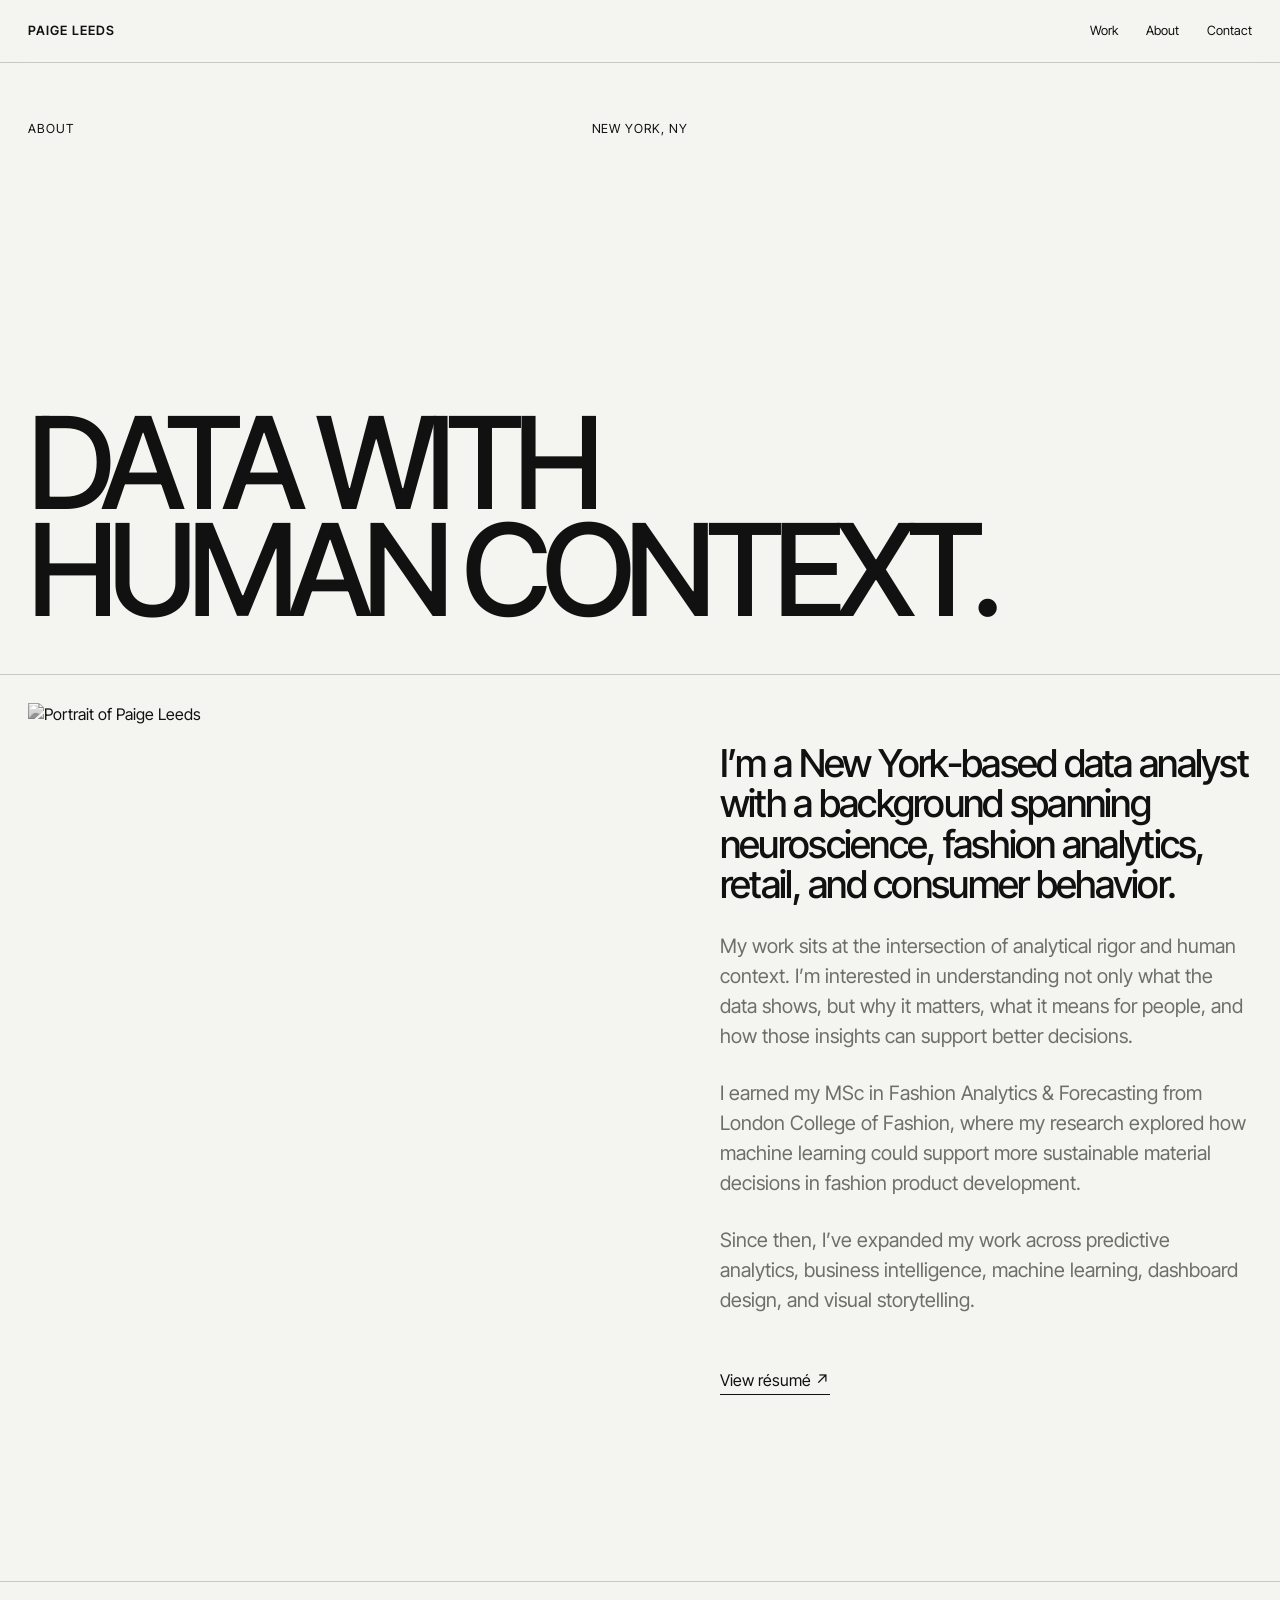
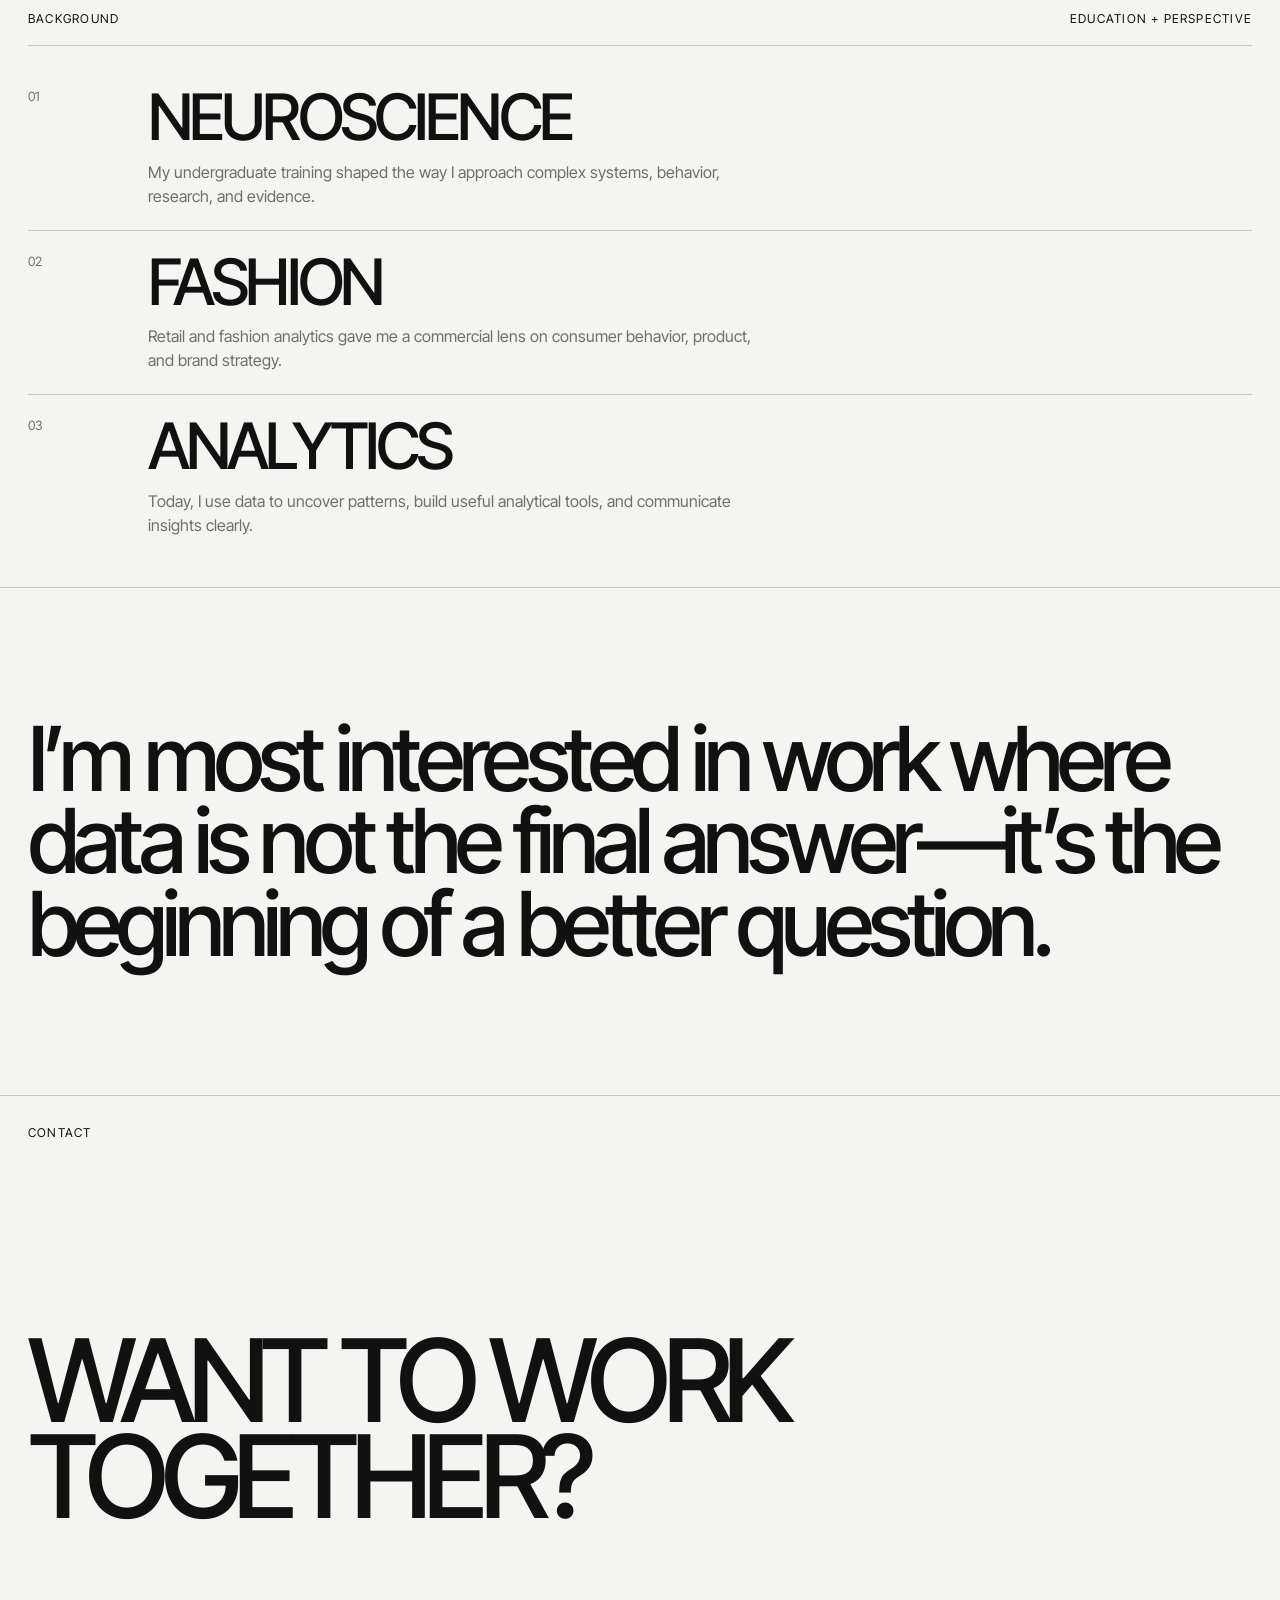
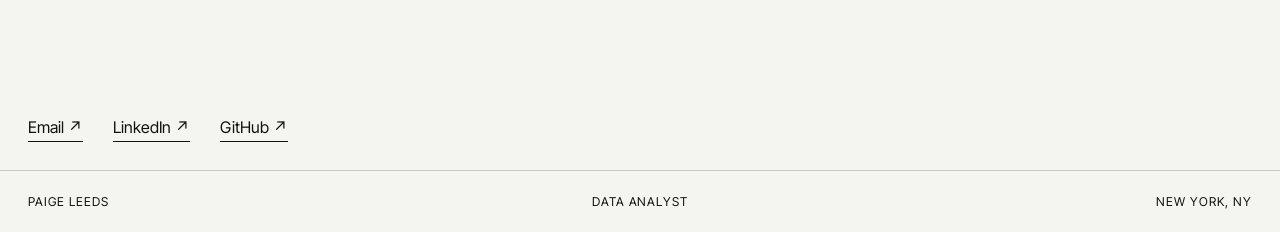
==== about.html @ 9d02db09 "Remove name from about section Removed the name 'Paige Leeds' from the about section." ====
<!DOCTYPE html>
<html lang="en">
<head>
    <meta charset="UTF-8">
    <meta name="viewport" content="width=device-width, initial-scale=1.0">

    <title>About | Paige Leeds</title>

    <meta
        name="description"
        content="About Paige Leeds, a New York-based data analyst working across business intelligence, consumer insights, machine learning, and visual storytelling."
    >

    <link rel="stylesheet" href="style.css">
</head>

<body>

    <nav class="site-nav">
        <a class="wordmark" href="index.html">PAIGE LEEDS</a>

        <div class="nav-links">
            <a href="index.html#work">Work</a>
            <a href="about.html">About</a>
            <a href="index.html#contact">Contact</a>
        </div>
    </nav>

    <main class="about-page">

        <section class="about-hero">

            <div class="about-hero-meta">
                <span>About</span>
                <span>New York, NY</span>
            </div>

            <h1>
                Data with<br>
                human context.
            </h1>

        </section>

        <section class="about-profile">

            <div class="about-image-wrap">
                <img
                    src="assets/paige-about.jpg"
                    alt="Portrait of Paige Leeds"
                    class="about-image"
                >
            </div>

            <div class="about-profile-copy">

                <p class="about-intro">
                    I’m a New York-based data analyst with a background
                    spanning neuroscience, fashion analytics, retail,
                    and consumer behavior.
                </p>

                <p>
                    My work sits at the intersection of analytical rigor
                    and human context. I’m interested in understanding
                    not only what the data shows, but why it matters,
                    what it means for people, and how those insights can
                    support better decisions.
                </p>

                <p>
                    I earned my MSc in Fashion Analytics &amp; Forecasting
                    from London College of Fashion, where my research
                    explored how machine learning could support more
                    sustainable material decisions in fashion product
                    development.
                </p>

                <p>
                    Since then, I’ve expanded my work across predictive
                    analytics, business intelligence, machine learning,
                    dashboard design, and visual storytelling.
                </p>

                <a
                    href="assets/paige-leeds-resume.pdf"
                    target="_blank"
                    rel="noopener noreferrer"
                    class="about-resume-link"
                >
                    View résumé ↗
                </a>

            </div>

        </section>

        <section class="about-details">

            <div class="section-heading">
                <p>Background</p>
                <p>Education + Perspective</p>
            </div>

            <div class="about-detail-grid">

                <article>
                    <p class="about-detail-number">01</p>

                    <div>
                        <h2>Neuroscience</h2>
                        <p>
                            My undergraduate training shaped the way I approach
                            complex systems, behavior, research, and evidence.
                        </p>
                    </div>
                </article>

                <article>
                    <p class="about-detail-number">02</p>

                    <div>
                        <h2>Fashion</h2>
                        <p>
                            Retail and fashion analytics gave me a commercial
                            lens on consumer behavior, product, and brand strategy.
                        </p>
                    </div>
                </article>

                <article>
                    <p class="about-detail-number">03</p>

                    <div>
                        <h2>Analytics</h2>
                        <p>
                            Today, I use data to uncover patterns, build useful
                            analytical tools, and communicate insights clearly.
                        </p>
                    </div>
                </article>

            </div>

        </section>

        <section class="about-statement">
            <p>
                I’m most interested in work where data is not the final
                answer—it’s the beginning of a better question.
            </p>
        </section>

        <section class="contact" id="contact">
            <p class="contact-label">Contact</p>

            <h2>
                Want to work<br>
                together?
            </h2>

            <div class="contact-links">
                <a href="mailto:leedspaige@gmail.com">Email ↗</a>

                <a
                    href="https://www.linkedin.com/in/paigeleeds"
                    target="_blank"
                    rel="noopener noreferrer"
                >
                    LinkedIn ↗
                </a>

                <a
                    href="https://github.com/leedspaige"
                    target="_blank"
                    rel="noopener noreferrer"
                >
                    GitHub ↗
                </a>
            </div>
        </section>

    </main>

    <footer>
        <p>Paige Leeds</p>
        <p>Data Analyst</p>
        <p>New York, NY</p>
    </footer>

</body>
</html>
---- style.css ----
@import url('https://fonts.googleapis.com/css2?family=Inter+Tight:wght@400;500;600&display=swap');

:root {
    --background: #f4f4f0;
    --text: #111111;
    --muted: #6f6f6a;
    --line: #c8c8c1;
}

* {
    margin: 0;
    padding: 0;
    box-sizing: border-box;
}

html {
    scroll-behavior: smooth;
}

body {
    background: var(--background);
    color: var(--text);
    font-family: "Inter Tight", Arial, sans-serif;
    font-size: 16px;
    line-height: 1.4;
}

a {
    color: inherit;
    text-decoration: none;
}

a:hover {
    opacity: 0.5;
}

.site-nav {
    position: fixed;
    top: 0;
    left: 0;
    z-index: 100;

    width: 100%;
    padding: 22px 28px;

    display: flex;
    justify-content: space-between;
    align-items: center;

    background: rgba(244, 244, 240, 0.92);
    border-bottom: 1px solid var(--line);
    backdrop-filter: blur(12px);
    -webkit-backdrop-filter: blur(12px);
}

.wordmark {
    font-size: 0.8rem;
    font-weight: 600;
    letter-spacing: 0.08em;
}

.nav-links {
    display: flex;
    gap: 28px;
}

.nav-links a {
    font-size: 0.8rem;
}

main {
    width: 100%;
}


/* ========================================
   HOMEPAGE HERO
======================================== */

.hero {
    min-height: 100vh;
    padding: 120px 28px 40px;

    display: flex;
    flex-direction: column;
    justify-content: space-between;

    border-bottom: 1px solid var(--line);
}

.hero-meta {
    display: grid;
    grid-template-columns: 1fr 1fr 1fr;

    font-size: 0.78rem;
    text-transform: uppercase;
    letter-spacing: 0.08em;
}

.hero-meta span:nth-child(2) {
    text-align: center;
}

.hero-meta span:nth-child(3) {
    text-align: right;
}

.hero h1 {
    max-width: 1400px;

    font-size: clamp(4.8rem, 10vw, 10rem);
    font-weight: 500;
    line-height: 0.84;
    letter-spacing: -0.075em;
    text-transform: uppercase;
}

.hero-bottom {
    display: grid;
    grid-template-columns: 1fr 1fr;
    gap: 40px;
    align-items: end;
}

.hero-bottom > p {
    max-width: 520px;

    color: var(--muted);
    font-size: clamp(1.1rem, 1.7vw, 1.5rem);
    line-height: 1.35;
}

.hero-links {
    display: flex;
    justify-content: flex-end;
    gap: 28px;
}

.hero-links a {
    border-bottom: 1px solid var(--text);
    padding-bottom: 3px;
}


/* ========================================
   HOMEPAGE SECTIONS
======================================== */

.work,
.about,
.credentials,
.contact {
    padding: 28px;
    border-bottom: 1px solid var(--line);
}

.section-heading {
    padding-bottom: 18px;

    display: flex;
    justify-content: space-between;

    border-bottom: 1px solid var(--line);

    font-size: 0.76rem;
    text-transform: uppercase;
    letter-spacing: 0.1em;
}


/* ========================================
   PROJECTS
======================================== */

.project {
    padding: 34px 0;

    display: grid;
    grid-template-columns: 80px minmax(0, 1fr) 240px;
    gap: 34px;

    border-bottom: 1px solid var(--line);
}

.project:last-child {
    border-bottom: none;
}

.project-number {
    font-size: 0.82rem;
}

.project-type {
    margin-bottom: 10px;

    color: var(--muted);
    font-size: 0.78rem;
    text-transform: uppercase;
    letter-spacing: 0.08em;
}

.project h2 {
    max-width: 900px;

    font-size: clamp(2.5rem, 5vw, 5.8rem);
    font-weight: 500;
    line-height: 0.94;
    letter-spacing: -0.06em;
}

.project-description {
    max-width: 660px;
    margin-top: 28px;

    color: var(--muted);
    font-size: 1rem;
    line-height: 1.5;
}

.project-details {
    display: flex;
    flex-direction: column;
    align-items: flex-start;
    gap: 8px;

    color: var(--muted);
    font-size: 0.86rem;
}

.project-details a {
    margin-top: auto;

    color: var(--text);
    border-bottom: 1px solid var(--text);
    padding-bottom: 3px;
}


/* ========================================
   ABOUT
======================================== */

.about-grid {
    padding: 70px 0 110px;

    display: grid;
    grid-template-columns: 1fr 1fr;
    gap: 60px;
}

.about-grid h2 {
    font-size: clamp(3.5rem, 7vw, 8rem);
    font-weight: 500;
    line-height: 0.88;
    letter-spacing: -0.07em;
    text-transform: uppercase;
}

.about-copy {
    max-width: 620px;

    display: flex;
    flex-direction: column;
    gap: 28px;

    color: var(--muted);
    font-size: clamp(1.2rem, 2vw, 1.8rem);
    line-height: 1.35;
}


/* ========================================
   CREDENTIALS
======================================== */

.credential-row {
    min-height: 90px;
    padding: 20px 0;

    display: grid;
    grid-template-columns: 1fr 1fr;
    align-items: center;

    border-bottom: 1px solid var(--line);
}

.credential-row:last-child {
    border-bottom: none;
}

.credential-row p:first-child {
    font-size: clamp(1.25rem, 2vw, 2rem);
}

.credential-row p:last-child {
    color: var(--muted);
    text-align: right;
}


/* ========================================
   CONTACT
======================================== */

.contact {
    min-height: 75vh;

    display: flex;
    flex-direction: column;
    justify-content: space-between;
}

.contact-label {
    font-size: 0.76rem;
    text-transform: uppercase;
    letter-spacing: 0.1em;
}

.contact h2 {
    margin: 100px 0;

    font-size: clamp(4rem, 9vw, 10rem);
    font-weight: 500;
    line-height: 0.84;
    letter-spacing: -0.075em;
    text-transform: uppercase;
}

.contact-links {
    display: flex;
    gap: 30px;
}

.contact-links a {
    border-bottom: 1px solid var(--text);
    padding-bottom: 3px;
}


/* ========================================
   FOOTER
======================================== */

footer {
    padding: 22px 28px;

    display: grid;
    grid-template-columns: 1fr 1fr 1fr;

    font-size: 0.76rem;
    text-transform: uppercase;
    letter-spacing: 0.08em;
}

footer p:nth-child(2) {
    text-align: center;
}

footer p:nth-child(3) {
    text-align: right;
}


/* ========================================
   THESIS CASE STUDY
======================================== */

.case-study-page {
    background: var(--background);
    color: var(--text);
}


/* ========================================
   CASE STUDY HERO
======================================== */

.case-hero {
    min-height: 100vh;
    padding: 120px 28px 50px;

    display: flex;
    flex-direction: column;

    border-bottom: 1px solid var(--line);
}

.case-kicker {
    display: grid;
    grid-template-columns: 1fr 1fr 1fr;

    margin-bottom: 90px;

    font-size: 0.78rem;
    text-transform: uppercase;
    letter-spacing: 0.08em;
}

.case-kicker span:nth-child(2) {
    text-align: center;
}

.case-kicker span:nth-child(3) {
    text-align: right;
}

.case-hero h1 {
    max-width: 1500px;

    font-size: clamp(4.2rem, 9vw, 9.5rem);
    font-weight: 500;
    line-height: 0.84;
    letter-spacing: -0.075em;
    text-transform: uppercase;
}

.case-intro {
    display: grid;
    grid-template-columns: 1.35fr 1fr;
    gap: 80px;
    align-items: start;

    margin-top: 100px;
}

.case-intro-large {
    max-width: 760px;

    font-size: clamp(1.8rem, 3.2vw, 3.8rem);
    font-weight: 500;
    line-height: 1;
    letter-spacing: -0.045em;
}

.case-summary {
    max-width: 600px;
}

.case-summary p,
.case-body-copy p,
.result-explanation p {
    color: var(--muted);
    font-size: clamp(1rem, 1.35vw, 1.3rem);
    line-height: 1.5;
}

.case-summary p + p,
.case-body-copy p + p,
.result-explanation p + p {
    margin-top: 24px;
}

.case-meta-grid {
    display: grid;
    grid-template-columns: repeat(4, 1fr);
    gap: 30px;

    margin-top: 90px;
    padding-top: 18px;

    border-top: 1px solid var(--line);
}

.case-meta-grid p {
    margin: 0;
}

.case-meta-label {
    margin-bottom: 9px !important;

    color: var(--muted);
    font-size: 0.7rem;
    text-transform: uppercase;
    letter-spacing: 0.08em;
}


/* ========================================
   CASE STUDY STANDARD SECTIONS
======================================== */

.case-section {
    padding: 100px 28px;
    border-bottom: 1px solid var(--line);
}

.case-section-label {
    display: grid;
    grid-template-columns: 80px 1fr;

    margin-bottom: 90px;

    font-size: 0.76rem;
    text-transform: uppercase;
    letter-spacing: 0.1em;
}

.case-two-column {
    display: grid;
    grid-template-columns: 1fr 1fr;
    gap: 80px;
    align-items: start;
}

.case-two-column h2 {
    max-width: 800px;

    font-size: clamp(3.3rem, 6.2vw, 7.5rem);
    font-weight: 500;
    line-height: 0.87;
    letter-spacing: -0.067em;
    text-transform: uppercase;
}

.case-body-copy {
    max-width: 680px;
}


/* ========================================
   LARGE STATEMENT SECTIONS
======================================== */

.case-statement {
    padding: 120px 28px;
    border-bottom: 1px solid var(--line);
}

.statement-label {
    margin-bottom: 75px;

    font-size: 0.76rem;
    text-transform: uppercase;
    letter-spacing: 0.1em;
}

.case-statement blockquote {
    max-width: 1450px;

    font-size: clamp(3rem, 6.6vw, 8rem);
    font-weight: 500;
    line-height: 0.93;
    letter-spacing: -0.065em;
}

.reflection-section blockquote {
    max-width: 1500px;
    font-size: clamp(2.6rem, 5.2vw, 6.5rem);
}


/* ========================================
   PROCESS GRID
======================================== */

.process-grid {
    display: grid;
    grid-template-columns: repeat(5, 1fr);

    margin-top: 100px;

    border-top: 1px solid var(--line);
    border-bottom: 1px solid var(--line);
}

.process-step {
    min-height: 340px;
    padding: 20px;

    display: flex;
    flex-direction: column;

    border-right: 1px solid var(--line);
}

.process-step:last-child {
    border-right: none;
}

.process-number {
    margin-bottom: auto;

    color: var(--muted);
    font-size: 0.76rem;
}

.process-step h3 {
    margin-bottom: 14px;

    font-size: clamp(1.35rem, 2vw, 2rem);
    font-weight: 500;
    letter-spacing: -0.025em;
}

.process-step p:last-child {
    color: var(--muted);
    line-height: 1.5;
}


/* ========================================
   DARK ENVIRONMENTAL DATA SECTION
======================================== */

.case-section-dark {
    background: #111111;
    color: #f4f4f0;
    border-bottom-color: #494944;
}

.case-section-dark .case-section-label,
.case-section-dark .case-body-copy p {
    color: #b7b7b0;
}

.metric-list {
    margin-top: 100px;
    border-top: 1px solid #494944;
}

.metric-row {
    display: grid;
    grid-template-columns: 80px 1.5fr 1fr;
    gap: 30px;
    align-items: center;

    padding: 24px 0;

    border-bottom: 1px solid #494944;
}

.metric-row h3 {
    font-size: clamp(1.5rem, 2.6vw, 3.2rem);
    font-weight: 500;
    letter-spacing: -0.04em;
}

.metric-row p:first-child,
.metric-row p:last-child {
    color: #b7b7b0;
}

.metric-row p:last-child {
    text-align: right;
}


/* ========================================
   MODEL FLOW
======================================== */

.model-flow {
    display: grid;
    grid-template-columns: 1fr auto 1fr auto 1fr auto 1fr;
    gap: 16px;
    align-items: center;

    margin-top: 100px;
}

.model-flow div {
    min-height: 180px;
    padding: 20px;

    display: flex;
    flex-direction: column;
    justify-content: space-between;

    border: 1px solid var(--line);
}

.model-flow div span {
    color: var(--muted);
    font-size: 0.76rem;
}

.model-flow div p {
    font-size: clamp(1.1rem, 1.6vw, 1.5rem);
    font-weight: 500;
    line-height: 1.1;
}

.flow-arrow {
    color: var(--muted);
    font-size: 1.5rem;
}


/* ========================================
   RESULTS
======================================== */

.results-section {
    background: #e6e6df;
}

.results-hero {
    display: grid;
    grid-template-columns: 1.4fr 1fr;
    gap: 24px;
}

.result-primary,
.result-card {
    border: 1px solid var(--text);
}

.result-primary {
    min-height: 520px;
    padding: 28px;

    display: flex;
    flex-direction: column;
    justify-content: space-between;
}

.result-value {
    font-size: clamp(6rem, 14vw, 15rem);
    font-weight: 500;
    line-height: 0.76;
    letter-spacing: -0.09em;
}

.result-value {
    display: flex;
    align-items: flex-start;
    white-space: nowrap;
}

.stat-base {
    display: inline-block;
}

.stat-exponent {
    display: inline-block;
    margin-top: -0.05em;
    margin-left: 0.08em;
    font-size: 0.22em;
    line-height: 1;
    letter-spacing: -0.01em;
}

.result-caption {
    max-width: 500px;

    font-size: clamp(1.4rem, 2.3vw, 2.5rem);
    font-weight: 500;
    line-height: 1.05;
    letter-spacing: -0.035em;
}

.result-secondary {
    display: grid;
    grid-template-rows: 1fr 1fr;
    gap: 24px;
}

.result-card {
    min-height: 248px;
    padding: 28px;

    display: flex;
    flex-direction: column;
    justify-content: space-between;
}

.result-card p:last-child {
    max-width: 380px;

    color: var(--muted);
    font-size: 1rem;
    line-height: 1.45;
}

.result-value-small {
    font-size: clamp(4rem, 7vw, 8rem);
    font-weight: 500;
    line-height: 0.8;
    letter-spacing: -0.075em;
}

.result-explanation {
    display: grid;
    grid-template-columns: 1fr 1fr;
    gap: 80px;

    margin-top: 70px;
}


/* ========================================
   BUSINESS IMPACT
======================================== */

.impact-grid {
    display: grid;
    grid-template-columns: repeat(3, 1fr);

    margin-top: 100px;

    border-top: 1px solid var(--line);
    border-bottom: 1px solid var(--line);
}

.impact-grid article {
    min-height: 350px;
    padding: 22px;

    display: flex;
    flex-direction: column;

    border-right: 1px solid var(--line);
}

.impact-grid article:last-child {
    border-right: none;
}

.impact-grid article > p:first-child {
    margin-bottom: auto;

    color: var(--muted);
    font-size: 0.76rem;
}

.impact-grid h3 {
    margin-bottom: 14px;

    font-size: clamp(1.6rem, 2.6vw, 3rem);
    font-weight: 500;
    line-height: 1;
    letter-spacing: -0.045em;
}

.impact-grid article > p:last-child {
    max-width: 380px;

    color: var(--muted);
    line-height: 1.5;
}


/* ========================================
   FINAL CASE STUDY LINKS
======================================== */

.case-links-section {
    padding: 100px 28px;

    background: #111111;
    color: #f4f4f0;
}

.case-links-section > p {
    margin-bottom: 70px;

    color: #b7b7b0;
    font-size: 0.76rem;
    text-transform: uppercase;
    letter-spacing: 0.1em;
}

.case-links {
    display: flex;
    flex-direction: column;
}

.case-links a {
    padding: 24px 0;

    border-top: 1px solid #494944;

    font-size: clamp(2rem, 4.3vw, 5.2rem);
    font-weight: 500;
    line-height: 1;
    letter-spacing: -0.055em;
}

.case-links a:last-child {
    border-bottom: 1px solid #494944;
}


/* ========================================
   TABLET + MOBILE
======================================== */

@media (max-width: 900px) {

    .site-nav {
        padding: 18px;
    }

    .nav-links {
        gap: 14px;
    }

    .hero {
        min-height: 90vh;
        padding: 100px 18px 28px;
    }

    .hero-meta {
        grid-template-columns: 1fr 1fr;
    }

    .hero-meta span:nth-child(2) {
        text-align: right;
    }

    .hero-meta span:nth-child(3) {
        display: none;
    }

    .hero h1 {
        font-size: clamp(4rem, 19vw, 7rem);
    }

    .hero-bottom {
        grid-template-columns: 1fr;
    }

    .hero-links {
        justify-content: flex-start;
        flex-wrap: wrap;
        gap: 18px;
    }

    .work,
    .about,
    .credentials,
    .contact {
        padding: 18px;
    }

    .project {
        grid-template-columns: 40px 1fr;
        gap: 18px;
    }

    .project-details {
        grid-column: 2;
        margin-top: 12px;
    }

    .project-details a {
        margin-top: 20px;
    }

    .about-grid {
        grid-template-columns: 1fr;
        padding: 55px 0 80px;
    }

    .credential-row {
        grid-template-columns: 1fr;
        gap: 10px;
    }

    .credential-row p:last-child {
        text-align: left;
    }

    .contact {
        min-height: 65vh;
    }

    .contact h2 {
        margin: 80px 0;
        font-size: clamp(3.5rem, 16vw, 7rem);
    }

    footer {
        padding: 18px;
        grid-template-columns: 1fr;
        gap: 5px;
    }

    footer p:nth-child(2),
    footer p:nth-child(3) {
        text-align: left;
    }

    .case-hero {
        padding: 100px 18px 40px;
    }

    .case-kicker {
        grid-template-columns: 1fr 1fr;
        row-gap: 8px;

        margin-bottom: 65px;
    }

    .case-kicker span:nth-child(2) {
        text-align: right;
    }

    .case-kicker span:nth-child(3) {
        display: none;
    }

    .case-hero h1 {
        font-size: clamp(3.7rem, 14vw, 7rem);
    }

    .case-intro {
        grid-template-columns: 1fr;
        gap: 40px;

        margin-top: 65px;
    }

    .case-meta-grid {
        grid-template-columns: 1fr 1fr;
        gap: 35px 20px;

        margin-top: 65px;
    }

    .case-section {
        padding: 75px 18px;
    }

    .case-section-label {
        grid-template-columns: 50px 1fr;
        margin-bottom: 65px;
    }

    .case-two-column {
        grid-template-columns: 1fr;
        gap: 45px;
    }

    .case-statement {
        padding: 85px 18px;
    }

    .statement-label {
        margin-bottom: 55px;
    }

    .process-grid {
        grid-template-columns: 1fr;
        margin-top: 70px;
        border-bottom: none;
    }

    .process-step {
        min-height: 230px;
        border-right: none;
        border-bottom: 1px solid var(--line);
    }

    .case-section-dark .process-step {
        border-bottom-color: #494944;
    }

    .metric-list {
        margin-top: 70px;
    }

    .metric-row {
        grid-template-columns: 50px 1fr;
        gap: 16px;
    }

    .metric-row p:last-child {
        grid-column: 2;
        text-align: left;
    }

    .model-flow {
        grid-template-columns: 1fr;
        margin-top: 70px;
    }

    .flow-arrow {
        justify-self: center;
        transform: rotate(90deg);
    }

    .results-hero,
    .result-explanation {
        grid-template-columns: 1fr;
    }

    .result-primary {
        min-height: 420px;
    }

    .impact-grid {
        grid-template-columns: 1fr;
        margin-top: 70px;
        border-bottom: none;
    }

    .impact-grid article {
        min-height: 280px;
        border-right: none;
        border-bottom: 1px solid var(--line);
    }

    .case-links-section {
        padding: 75px 18px;
    }
}


/* ========================================
   SMALL MOBILE
======================================== */

@media (max-width: 600px) {

    .hero h1 {
        font-size: clamp(3.5rem, 18vw, 5.5rem);
    }

    .hero-bottom > p {
        font-size: 1.05rem;
    }

    .project {
        grid-template-columns: 28px 1fr;
    }

    .project h2 {
        font-size: clamp(2.4rem, 11vw, 4rem);
    }

    .about-grid h2 {
        font-size: clamp(3.2rem, 15vw, 5rem);
    }

    .contact h2 {
        font-size: clamp(3.3rem, 15vw, 5.5rem);
    }

    .case-hero h1 {
        font-size: clamp(3.4rem, 15vw, 5.3rem);
    }

    .case-intro-large {
        font-size: clamp(1.8rem, 9vw, 3rem);
    }

    .case-meta-grid {
        grid-template-columns: 1fr;
    }

    .case-two-column h2 {
        font-size: clamp(3rem, 14vw, 5rem);
    }

    .case-statement blockquote {
        font-size: clamp(2.7rem, 12vw, 4.8rem);
    }

    .reflection-section blockquote {
        font-size: clamp(2.5rem, 11vw, 4.3rem);
    }

    .result-primary,
    .result-card {
        padding: 18px;
    }

    .result-value {
        font-size: clamp(5rem, 25vw, 8rem);
    }

    .result-value-small {
        font-size: clamp(4rem, 20vw, 6.5rem);
    }

    .case-links a {
        font-size: clamp(2rem, 10vw, 3.5rem);
    }
}

small{
    display:block;
    margin-top:8px;
    color:var(--muted);
    font-size:0.9rem;
    line-height:1.5;
}

.credential-row a{
    border-bottom:1px solid var(--text);
    padding-bottom:3px;
}

/* ========================================
   ABOUT PAGE
======================================== */

.about-page {
    width: 100%;
}

.about-hero {
    min-height: 75vh;
    padding: 120px 28px 50px;

    display: flex;
    flex-direction: column;
    justify-content: space-between;

    border-bottom: 1px solid var(--line);
}

.about-hero-meta {
    display: grid;
    grid-template-columns: 1fr 1fr 1fr;

    font-size: 0.78rem;
    text-transform: uppercase;
    letter-spacing: 0.08em;
}

.about-hero-meta span:nth-child(2) {
    text-align: center;
}

.about-hero-meta span:nth-child(3) {
    text-align: right;
}

.about-hero h1 {
    max-width: 1450px;

    font-size: clamp(4.8rem, 10vw, 10rem);
    font-weight: 500;
    line-height: 0.84;
    letter-spacing: -0.075em;
    text-transform: uppercase;
}


/* ========================================
   ABOUT PROFILE
======================================== */

.about-profile {
    padding: 28px;

    display: grid;
    grid-template-columns: 1.15fr 1fr;
    gap: 80px;
    align-items: start;

    border-bottom: 1px solid var(--line);
}

.about-image-wrap {
    width: 100%;
    height: min(850px, 72vw);
    overflow: hidden;
}

.about-image {
    width: 100%;
    height: 100%;
    display: block;

    object-fit: cover;
    object-position: center 42%;

    filter: grayscale(100%);
}

.about-profile-copy {
    max-width: 650px;
    padding: 40px 0 80px;

    display: flex;
    flex-direction: column;
    gap: 28px;
}

.about-profile-copy p {
    color: var(--muted);
    font-size: clamp(1.1rem, 1.55vw, 1.45rem);
    line-height: 1.5;
}

.about-profile-copy .about-intro {
    color: var(--text);

    font-size: clamp(1.8rem, 3vw, 3.2rem);
    font-weight: 500;
    line-height: 1.05;
    letter-spacing: -0.045em;
}

.about-resume-link {
    width: fit-content;
    margin-top: 25px;

    border-bottom: 1px solid var(--text);
    padding-bottom: 3px;
}


/* ========================================
   ABOUT DETAILS
======================================== */

.about-details {
    padding: 28px;
    border-bottom: 1px solid var(--line);
}

.about-detail-grid {
    margin-top: 20px;
}

.about-detail-grid article {
    min-height: 160px;
    padding: 22px 0;

    display: grid;
    grid-template-columns: 80px 1fr;
    gap: 40px;
    align-items: start;

    border-bottom: 1px solid var(--line);
}

.about-detail-grid article:last-child {
    border-bottom: none;
}

.about-detail-number {
    color: var(--muted);
    font-size: 0.8rem;
}

.about-detail-grid h2 {
    margin-bottom: 14px;

    font-size: clamp(2.5rem, 5vw, 5.5rem);
    font-weight: 500;
    line-height: 0.9;
    letter-spacing: -0.06em;
    text-transform: uppercase;
}

.about-detail-grid article div p {
    max-width: 620px;

    color: var(--muted);
    font-size: 1rem;
    line-height: 1.5;
}


/* ========================================
   ABOUT STATEMENT
======================================== */

.about-statement {
    padding: 130px 28px;

    border-bottom: 1px solid var(--line);
}

.about-statement p {
    max-width: 1450px;

    font-size: clamp(3.2rem, 7vw, 8rem);
    font-weight: 500;
    line-height: 0.92;
    letter-spacing: -0.065em;
}


/* ========================================
   ABOUT PAGE MOBILE
======================================== */

@media (max-width: 900px) {

    .about-hero {
        min-height: 75vh;
        padding: 100px 18px 35px;
    }

    .about-hero-meta {
        grid-template-columns: 1fr 1fr;
    }

    .about-hero-meta span:nth-child(2) {
        text-align: right;
    }

    .about-hero-meta span:nth-child(3) {
        display: none;
    }

    .about-hero h1 {
        font-size: clamp(4rem, 18vw, 7rem);
    }

    .about-profile {
        padding: 18px;

        grid-template-columns: 1fr;
        gap: 30px;
    }

    .about-profile-copy {
        padding: 20px 0 55px;
    }

    .about-details {
        padding: 18px;
    }

    .about-detail-grid article {
        grid-template-columns: 40px 1fr;
        gap: 18px;
    }

    .about-statement {
        padding: 90px 18px;
    }
}


@media (max-width: 600px) {

    .about-hero h1 {
        font-size: clamp(3.5rem, 17vw, 5.5rem);
    }

    .about-profile-copy .about-intro {
        font-size: clamp(1.8rem, 9vw, 2.8rem);
    }

    .about-detail-grid h2 {
        font-size: clamp(2.7rem, 13vw, 4.5rem);
    }

    .about-statement p {
        font-size: clamp(2.8rem, 13vw, 4.5rem);
    }
}
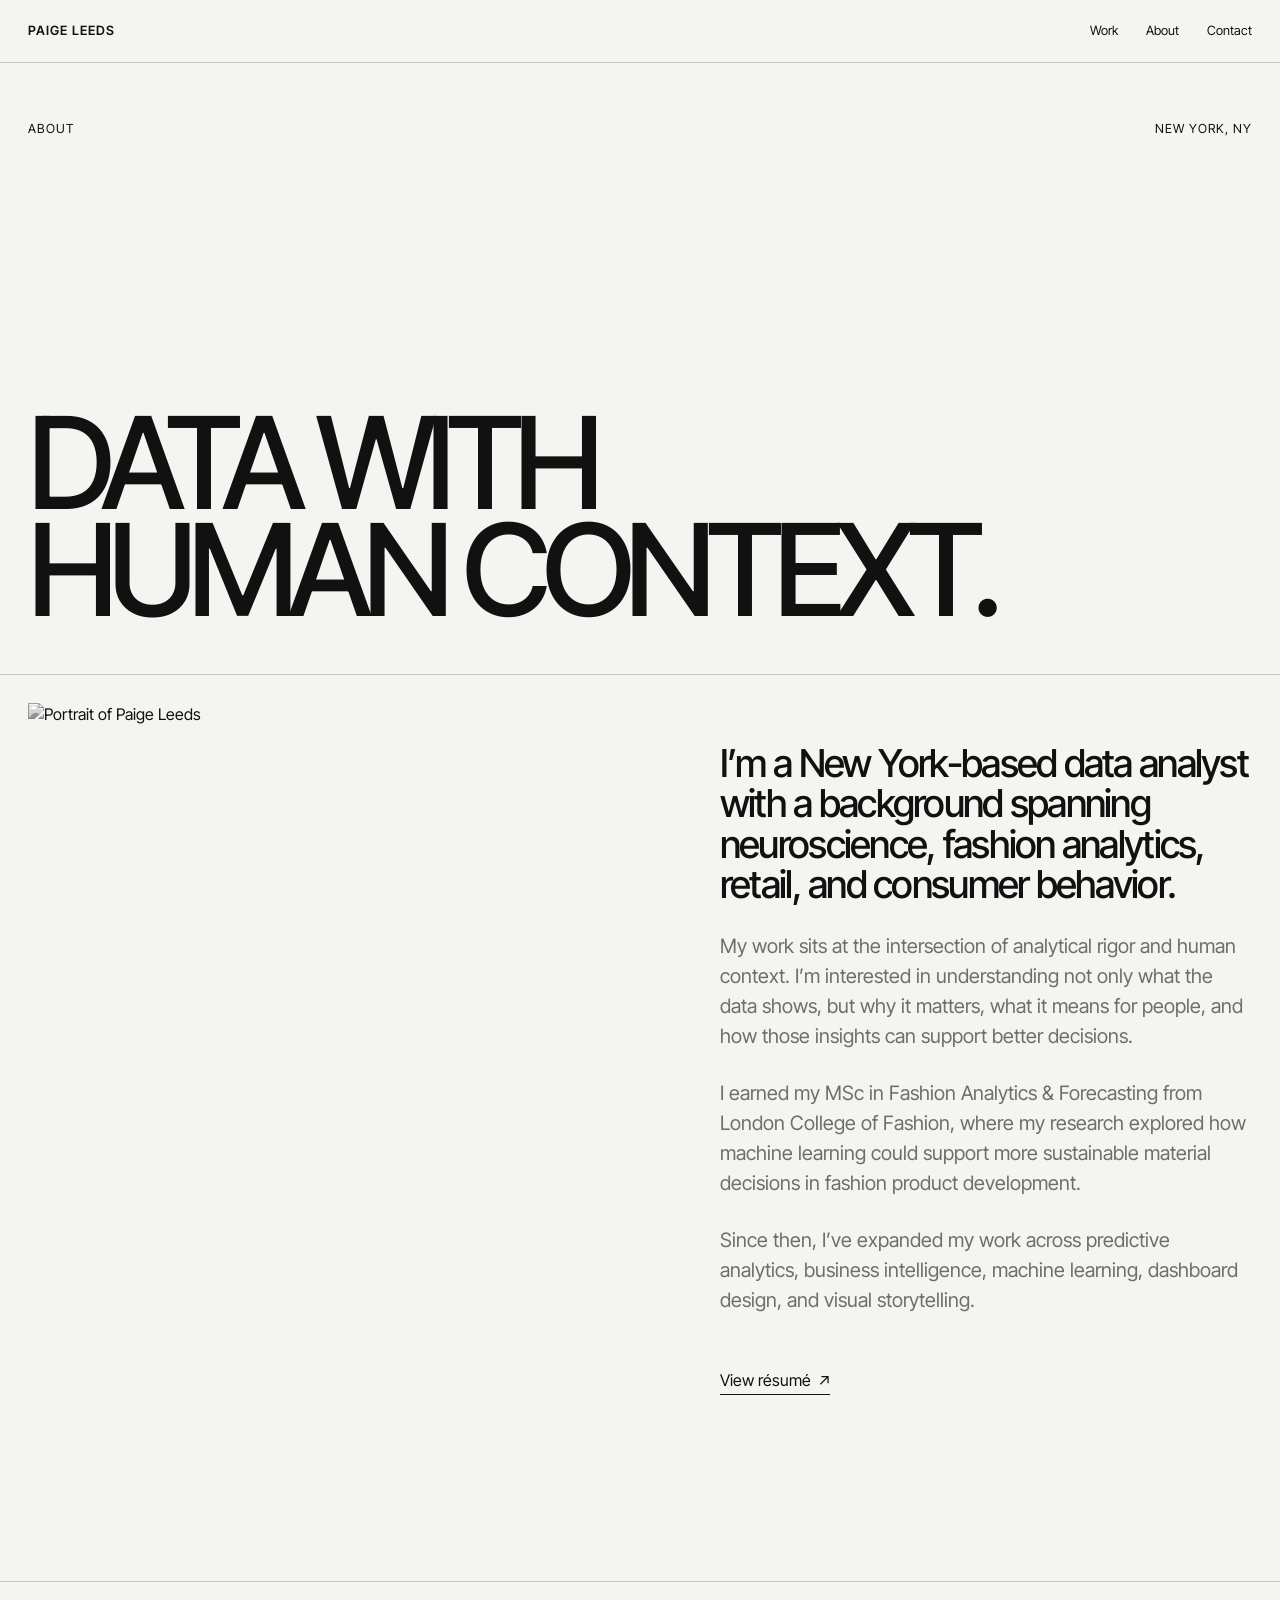
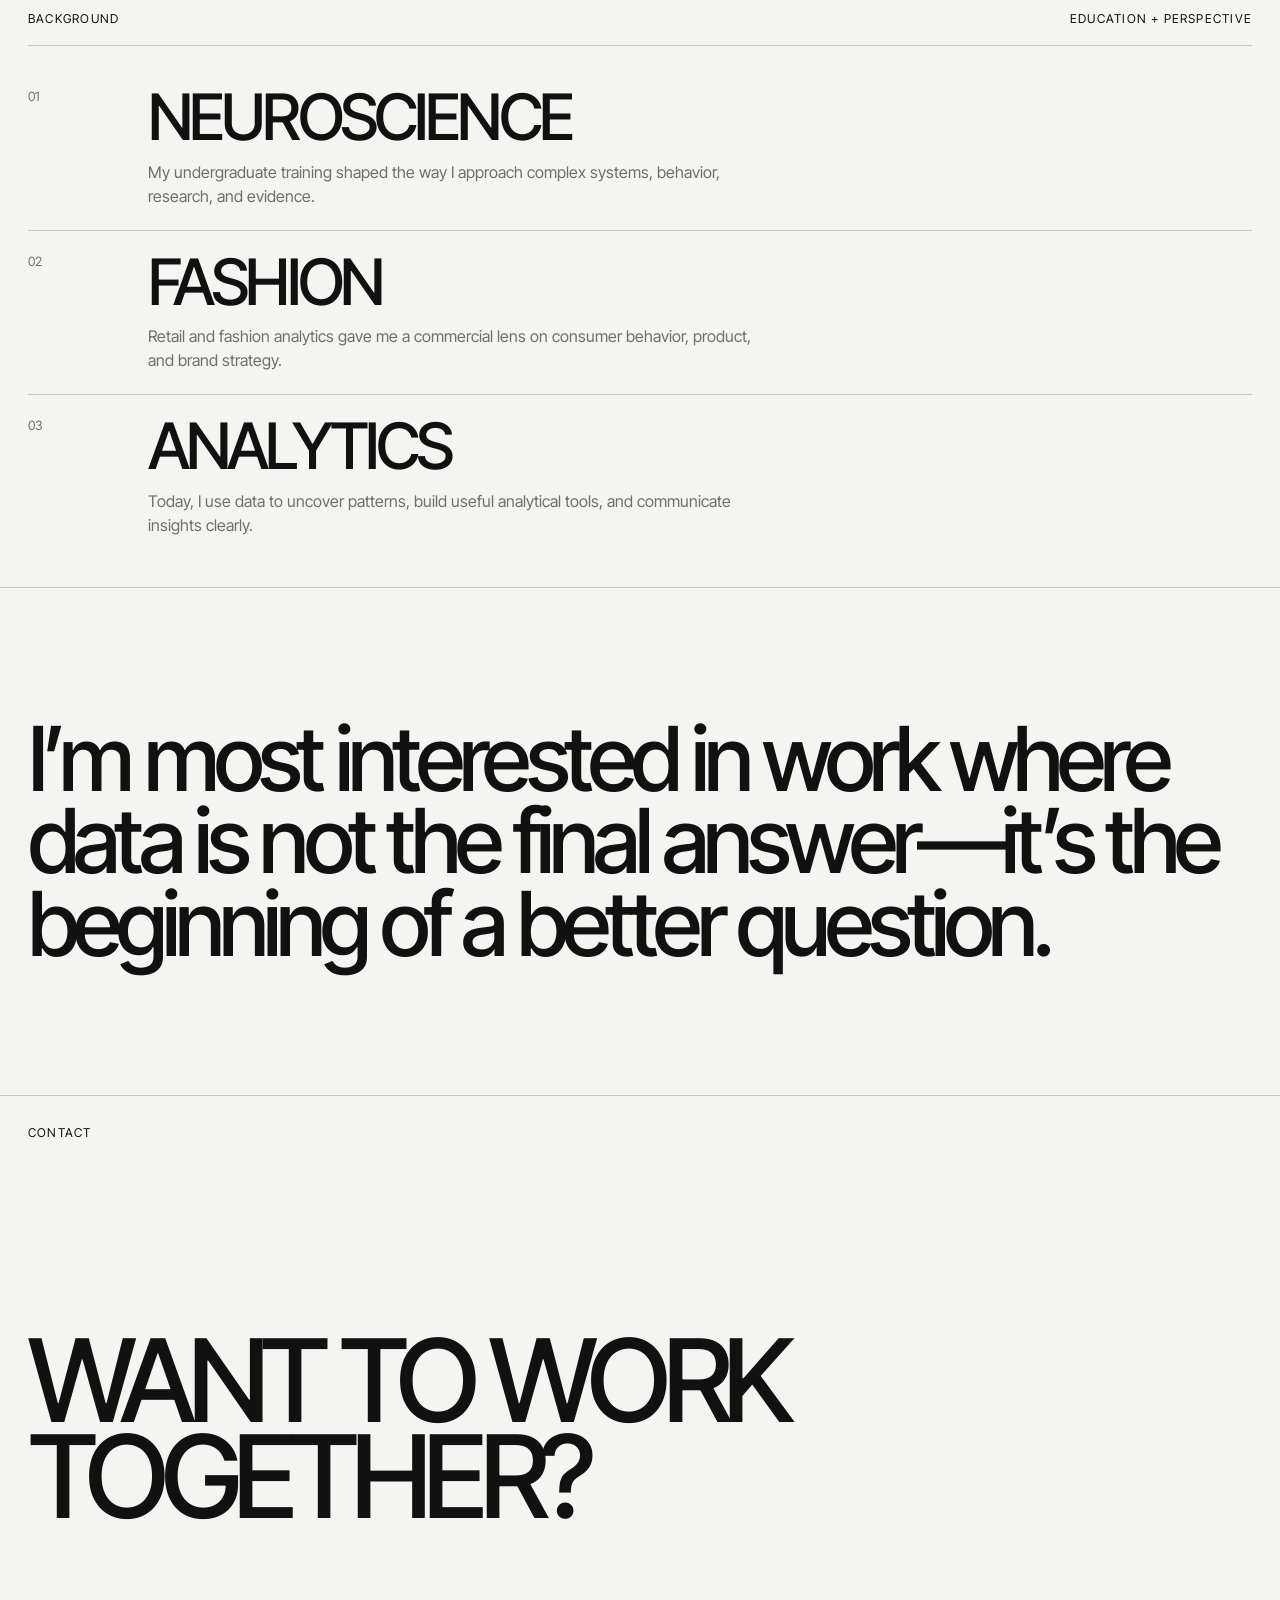
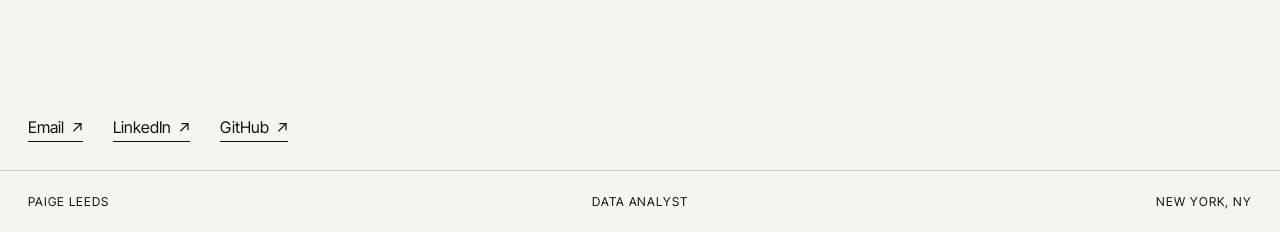
==== commit b6746e33: "Update links to include arrow icons" ====
--- a/about.html
+++ b/about.html
@@ -88,7 +88,7 @@
                     rel="noopener noreferrer"
                     class="about-resume-link"
                 >
-                    View résumé ↗
+                    View résumé <span class="chunky-arrow arrow-up-right">↖</span>
                 </a>
 
             </div>
@@ -160,14 +160,16 @@
             </h2>
 
             <div class="contact-links">
-                <a href="mailto:leedspaige@gmail.com">Email ↗</a>
+                <a href="mailto:leedspaige@gmail.com">
+                    Email <span class="chunky-arrow arrow-up-right">↖</span>
+                </a>
 
                 <a
                     href="https://www.linkedin.com/in/paigeleeds"
                     target="_blank"
                     rel="noopener noreferrer"
                 >
-                    LinkedIn ↗
+                    LinkedIn <span class="chunky-arrow arrow-up-right">↖</span>
                 </a>
 
                 <a
@@ -175,7 +177,7 @@
                     target="_blank"
                     rel="noopener noreferrer"
                 >
-                    GitHub ↗
+                    GitHub <span class="chunky-arrow arrow-up-right">↖</span>
                 </a>
             </div>
         </section>
--- a/style.css
+++ b/style.css
@@ -1212,20 +1212,13 @@
 }
 
 .about-hero-meta {
-    display: grid;
-    grid-template-columns: 1fr 1fr 1fr;
+    display: flex;
+    justify-content: space-between;
+    align-items: center;
 
     font-size: 0.78rem;
     text-transform: uppercase;
     letter-spacing: 0.08em;
-}
-
-.about-hero-meta span:nth-child(2) {
-    text-align: center;
-}
-
-.about-hero-meta span:nth-child(3) {
-    text-align: right;
 }
 
 .about-hero h1 {
@@ -1388,18 +1381,6 @@
         padding: 100px 18px 35px;
     }
 
-    .about-hero-meta {
-        grid-template-columns: 1fr 1fr;
-    }
-
-    .about-hero-meta span:nth-child(2) {
-        text-align: right;
-    }
-
-    .about-hero-meta span:nth-child(3) {
-        display: none;
-    }
-
     .about-hero h1 {
         font-size: clamp(4rem, 18vw, 7rem);
     }
@@ -1448,3 +1429,19 @@
         font-size: clamp(2.8rem, 13vw, 4.5rem);
     }
 }
+
+/* CONSISTENT CHUNKY ARROWS */
+
+.chunky-arrow {
+    display: inline-block;
+}
+
+/* ↗ */
+.arrow-up-right {
+    transform: rotate(90deg);
+}
+
+/* ↓ */
+.arrow-down {
+    transform: rotate(-135deg);
+}
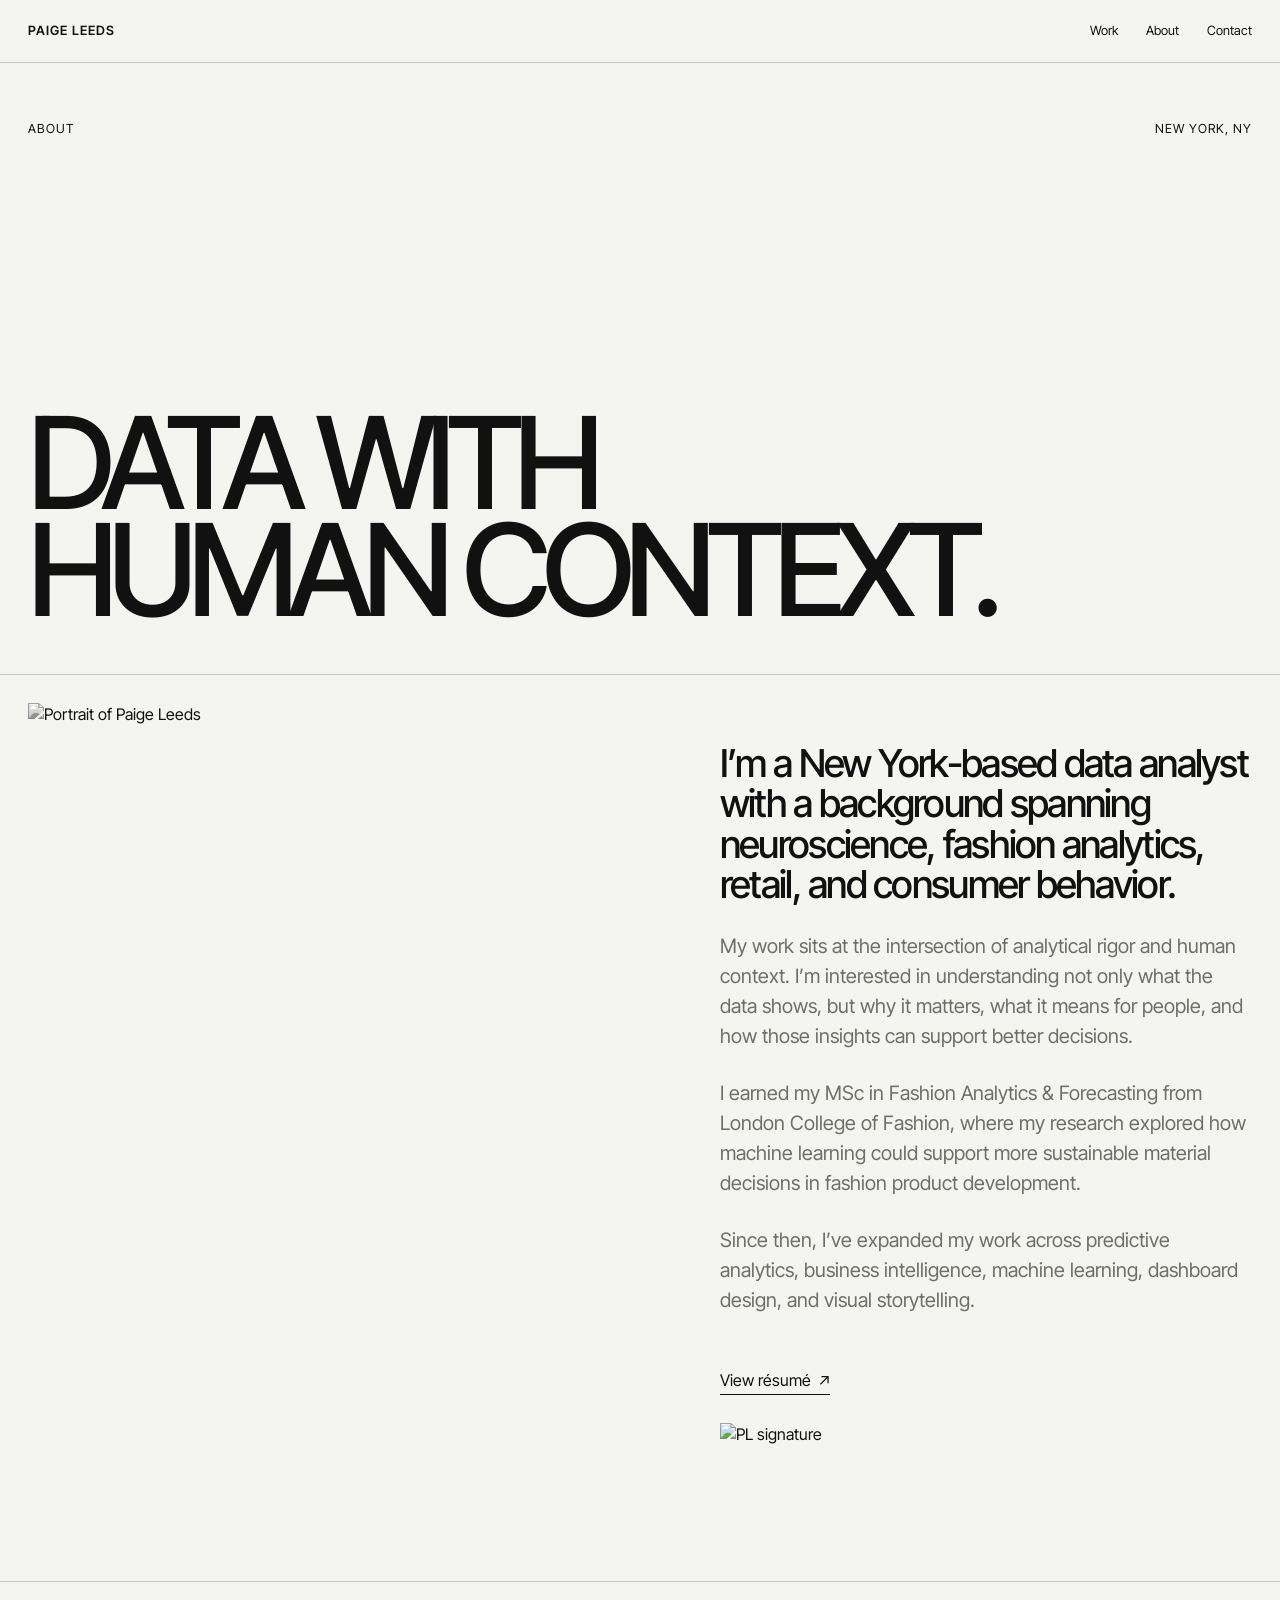
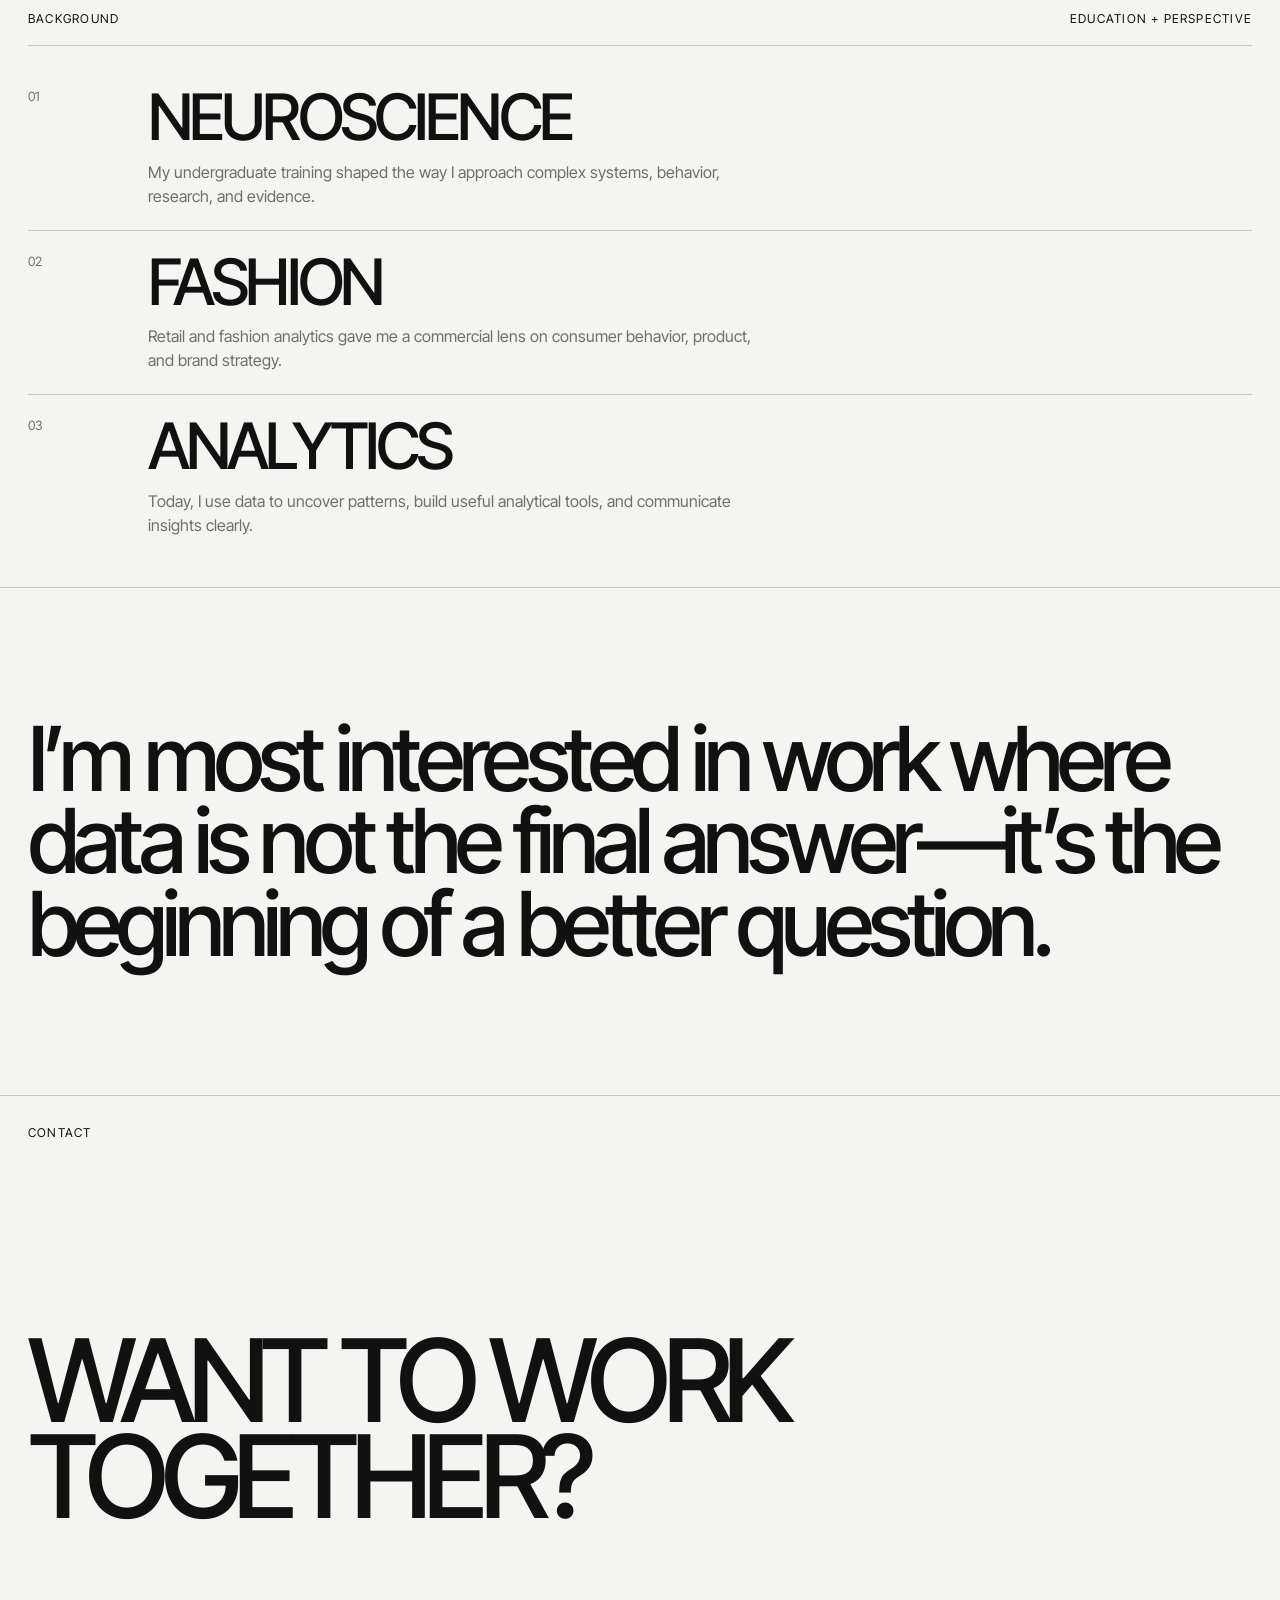
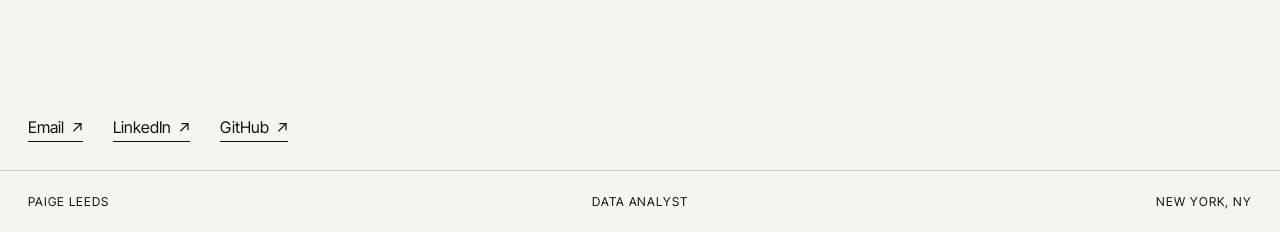
==== commit b9555612: "Add signature image to about section" ====
--- a/about.html
+++ b/about.html
@@ -12,6 +12,10 @@
     >
 
     <link rel="stylesheet" href="style.css">
+    <link rel="icon" href="/favicon.ico" sizes="any">
+    <link rel="icon" type="image/png" sizes="32x32" href="/assets/favicon-32x32.png">
+    <link rel="icon" type="image/png" sizes="16x16" href="/assets/favicon-16x16.png">
+    <link rel="apple-touch-icon" sizes="180x180" href="/apple-touch-icon.png">
 </head>
 
 <body>
@@ -91,6 +95,8 @@
                     View résumé <span class="chunky-arrow arrow-up-right">↖</span>
                 </a>
 
+                <img src="assets/signature.png" alt="PL signature" class="about-signature">
+                
             </div>
 
         </section>
@@ -108,7 +114,10 @@
                     <p class="about-detail-number">01</p>
 
                     <div>
-                        <h2>Neuroscience</h2>
+                        <h2>
+                            <span class="desktop-title">Neuroscience</span>
+                            <span class="mobile-title">Neuro-<br>science</span>
+                        </h2>
                         <p>
                             My undergraduate training shaped the way I approach
                             complex systems, behavior, research, and evidence.
--- a/style.css
+++ b/style.css
@@ -1177,6 +1177,7 @@
     .case-links a {
         font-size: clamp(2rem, 10vw, 3.5rem);
     }
+
 }
 
 small{
@@ -1445,3 +1446,236 @@
 .arrow-down {
     transform: rotate(-135deg);
 }
+
+/* =========================================
+   MOBILE — CASE STUDIES + ABOUT
+   ========================================= */
+
+@media (max-width: 700px) {
+
+    /* Prevent accidental horizontal overflow */
+    .case-study-page,
+    .about-page {
+        overflow-x: hidden;
+    }
+
+    .case-study-page *,
+    .about-page * {
+        max-width: 100%;
+        box-sizing: border-box;
+    }
+
+
+    /* ---------- CASE STUDY HERO ---------- */
+
+    .case-hero,
+    .case-section,
+    .case-statement {
+        padding-left: 24px;
+        padding-right: 24px;
+    }
+
+    .case-hero h1 {
+        font-size: clamp(58px, 16vw, 78px);
+        line-height: 0.86;
+        overflow-wrap: normal;
+        word-break: normal;
+        hyphens: none;
+    }
+
+    .case-intro {
+        grid-template-columns: 1fr;
+        gap: 32px;
+    }
+
+    .case-intro-large,
+    .case-summary {
+        min-width: 0;
+    }
+
+    .case-meta-grid {
+        grid-template-columns: 1fr 1fr;
+        gap: 28px 20px;
+    }
+
+
+    /* ---------- CASE STUDY SECTIONS ---------- */
+
+    .case-section-label {
+        width: 100%;
+    }
+
+    .case-two-column {
+        grid-template-columns: 1fr;
+        gap: 32px;
+    }
+
+    .case-two-column > * {
+        min-width: 0;
+    }
+
+    .case-two-column h2 {
+        font-size: clamp(48px, 13vw, 68px);
+        line-height: 0.9;
+        overflow-wrap: normal;
+        word-break: normal;
+        hyphens: none;
+    }
+
+    .process-grid,
+    .impact-grid {
+        grid-template-columns: 1fr;
+    }
+
+    .metric-row {
+        grid-template-columns: 40px 1fr;
+        gap: 10px 16px;
+    }
+
+    .metric-row > :last-child {
+        grid-column: 2;
+    }
+
+    .model-flow {
+        flex-direction: column;
+        align-items: stretch;
+        gap: 16px;
+    }
+
+    .flow-arrow {
+        transform: rotate(90deg);
+        align-self: center;
+    }
+
+
+    /* ---------- RESULTS ---------- */
+
+    .results-hero {
+        grid-template-columns: 1fr;
+    }
+
+    .result-secondary {
+        grid-template-columns: 1fr;
+    }
+
+    .result-value {
+        font-size: clamp(64px, 20vw, 100px);
+    }
+
+    .result-explanation {
+        grid-template-columns: 1fr;
+        gap: 24px;
+    }
+
+
+    /* ---------- PROJECT FILES ---------- */
+
+    .case-section .credential-row {
+        grid-template-columns: 1fr;
+        gap: 16px;
+    }
+
+    .case-section .credential-row > p:last-child {
+        justify-self: start;
+        text-align: left;
+    }
+
+
+    /* =========================================
+       ABOUT PAGE
+       ========================================= */
+
+    .about-hero,
+    .about-profile,
+    .about-details,
+    .about-statement {
+        padding-left: 24px;
+        padding-right: 24px;
+    }
+
+    .about-hero h1 {
+        font-size: clamp(64px, 19vw, 92px);
+        line-height: 0.86;
+        overflow-wrap: break-word;
+    }
+
+    .about-profile {
+        grid-template-columns: 1fr;
+        gap: 40px;
+    }
+
+    .about-image-wrap,
+    .about-profile-copy {
+        min-width: 0;
+    }
+
+    .about-image {
+        width: 100%;
+        height: auto;
+        display: block;
+    }
+
+    .about-details .section-heading {
+        grid-template-columns: 1fr;
+        gap: 8px;
+    }
+
+    .about-detail-grid article {
+        grid-template-columns: 44px minmax(0, 1fr);
+        gap: 16px;
+    }
+
+    .about-detail-grid article > div {
+        min-width: 0;
+    }
+
+    .about-detail-grid h2 {
+        font-size: clamp(48px, 14vw, 72px);
+        line-height: 0.9;
+        overflow-wrap: normal;
+        word-break: normal;
+        hyphens: none;
+    }
+
+    .about-detail-grid p {
+        overflow-wrap: break-word;
+    }
+
+    .about-statement p {
+        font-size: clamp(42px, 12vw, 64px);
+        line-height: 0.95;
+    }
+}
+
+/* ========================================
+   MOBILE-SPECIFIC PROJECT TITLES
+======================================== */
+
+.mobile-title {
+    display: none;
+}
+
+@media (max-width: 700px) {
+
+    .desktop-title {
+        display: none;
+    }
+
+    .mobile-title {
+        display: block;
+    }
+}
+
+@media (max-width: 600px) {
+    .about-image-wrap {
+        height: 520px;
+        overflow: hidden;
+    }
+
+    .about-image {
+        width: 100%;
+        height: 100%;
+        object-fit: cover;
+        object-position: center 30%;
+    }
+}
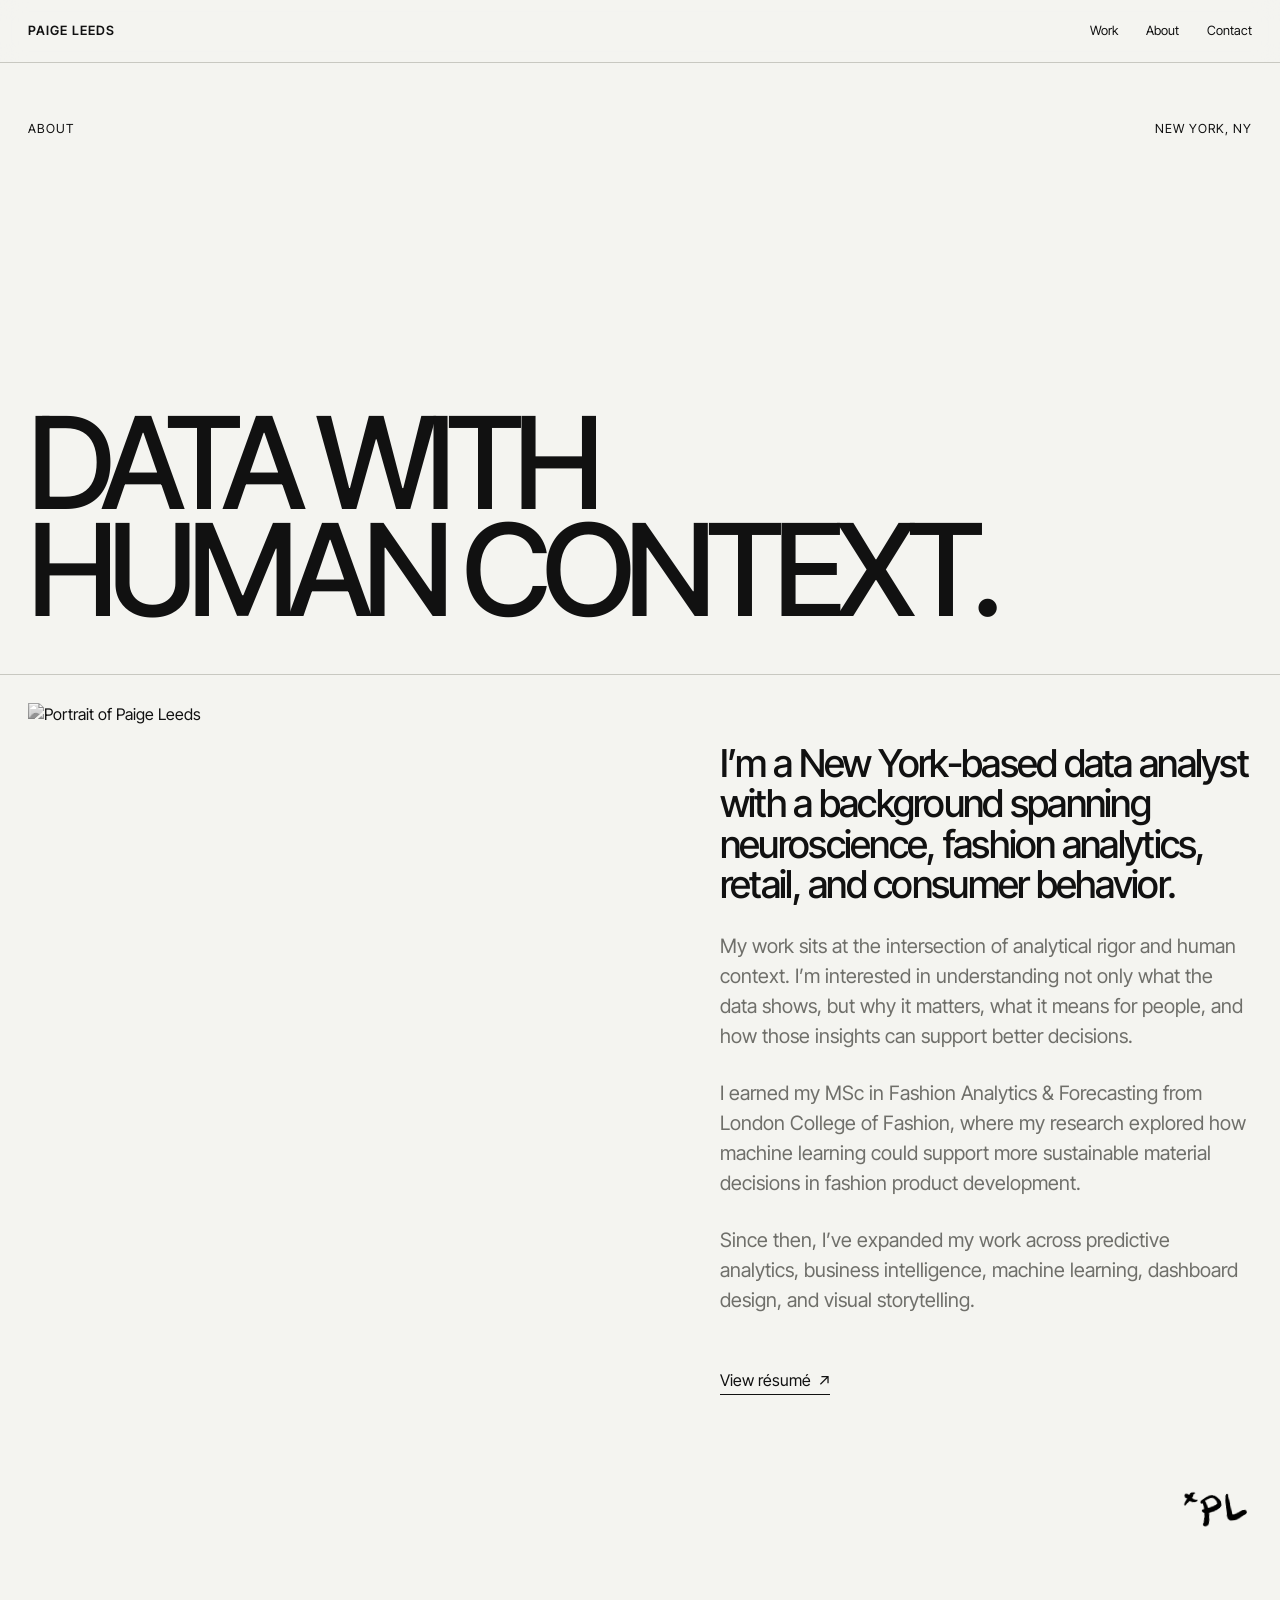
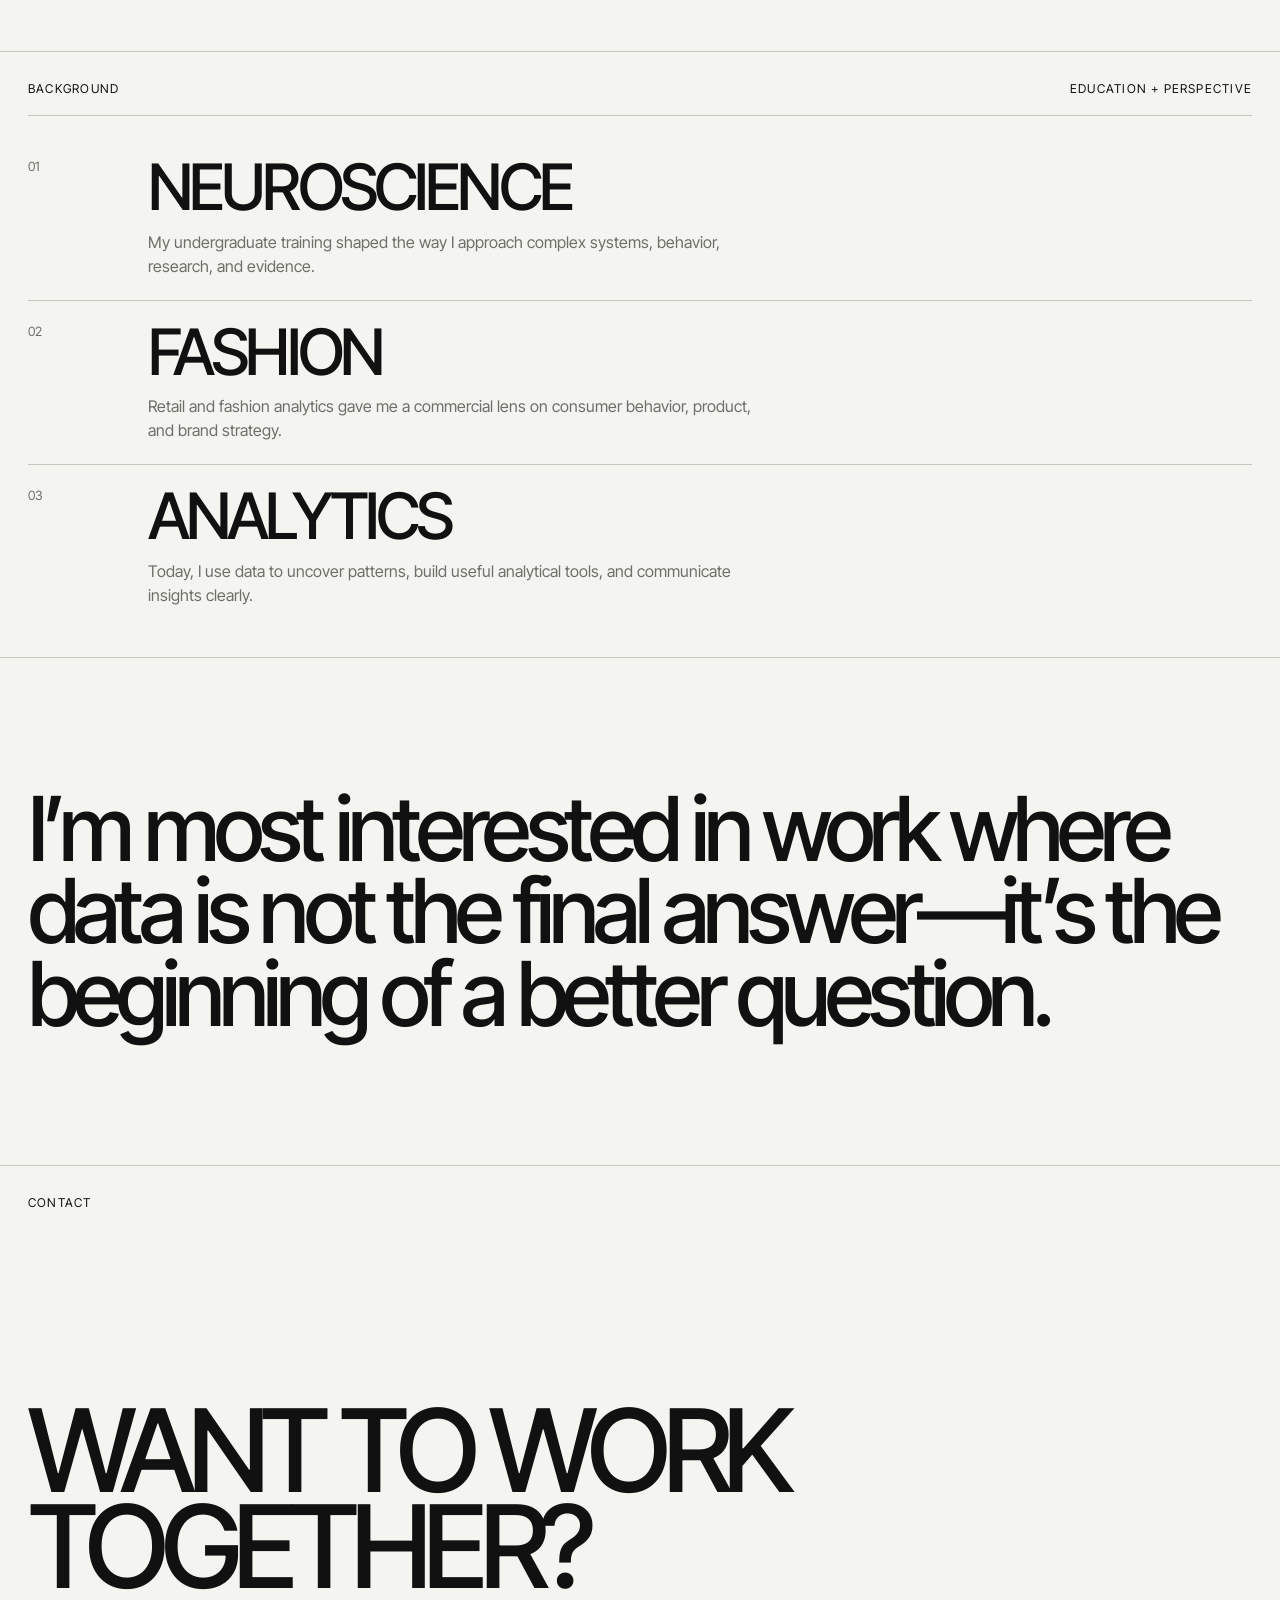
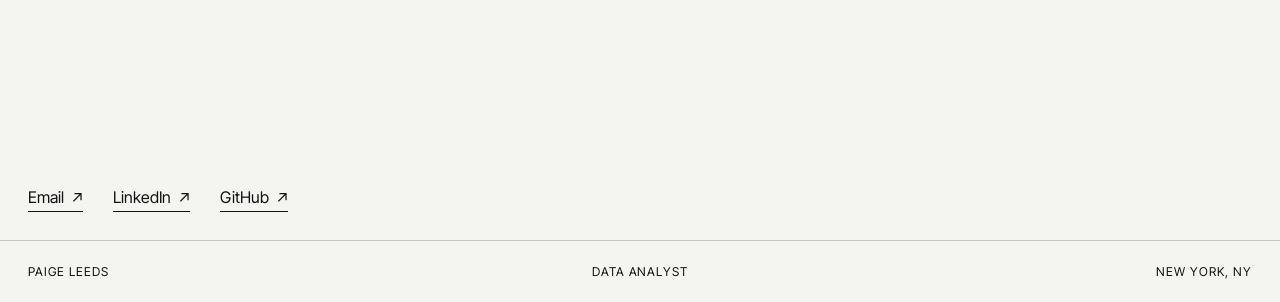
==== commit b05821b2: "Replace signature image with xpl-signature" ====
--- a/about.html
+++ b/about.html
@@ -95,7 +95,7 @@
                     View résumé <span class="chunky-arrow arrow-up-right">↖</span>
                 </a>
 
-                <img src="assets/signature.png" alt="PL signature" class="about-signature">
+                <img src="assets/xpl-signature.png?v=2" alt="PL signature" class="about-signature">
                 
             </div>
 
--- a/style.css
+++ b/style.css
@@ -1679,3 +1679,11 @@
         object-position: center 30%;
     }
 }
+
+.about-signature {
+    display: block;
+    width: 70px;
+    height: auto;
+    margin: 50px 0 0 auto;
+    transform: rotate(-8deg);
+}
